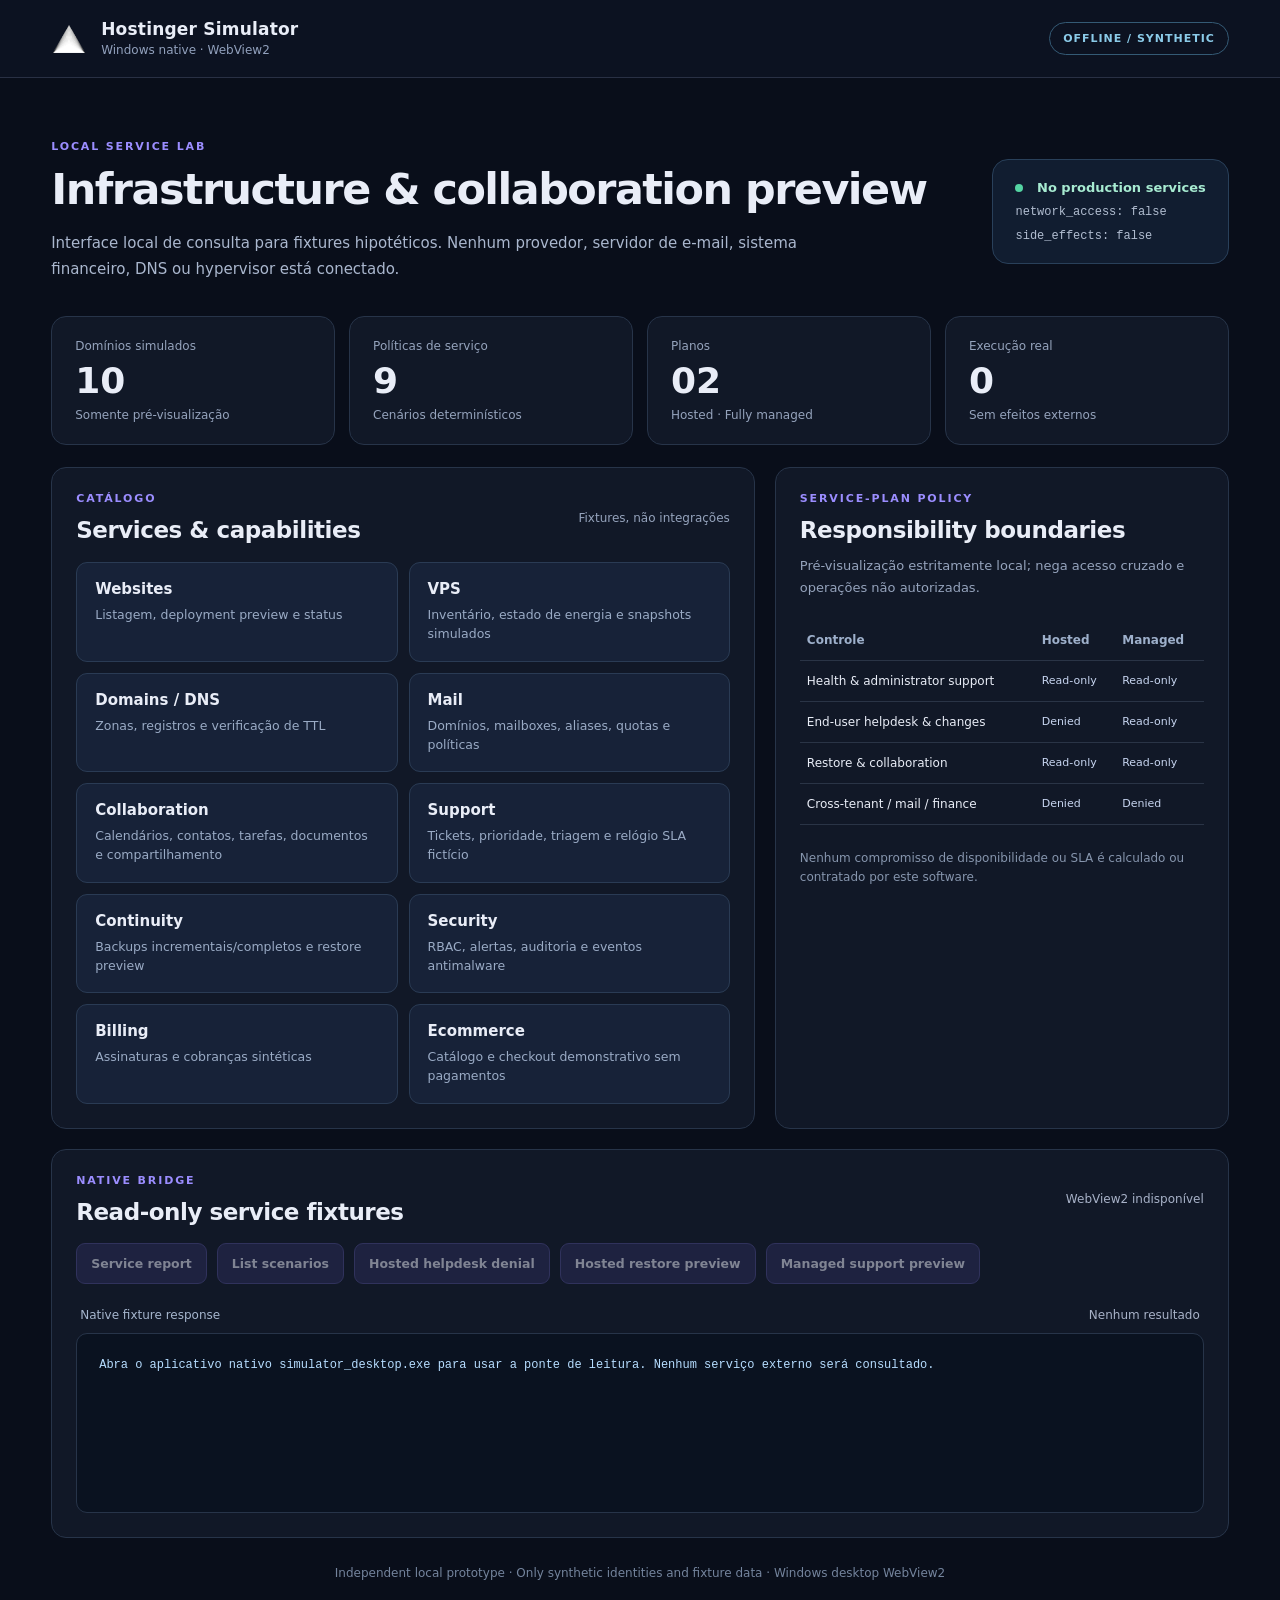
==== ui/index.html @ 6b30bf13 "Initial commit" ====
<!doctype html>
<html lang="pt-BR">
<head>
  <meta charset="utf-8">
  <meta name="viewport" content="width=device-width,initial-scale=1">
  <meta http-equiv="Content-Security-Policy" content="default-src 'none'; script-src 'self'; style-src 'self'; img-src 'self'; connect-src 'none'; object-src 'none'; form-action 'none'; base-uri 'none'; frame-src 'none'">
  <meta name="color-scheme" content="dark">
  <title>Hostinger Simulator — Offline Preview</title>
  <link rel="icon" type="image/x-icon" href="favicon.ico">
  <link rel="stylesheet" href="styles.css">
  <script src="app.js" defer></script>
</head>
<body>
  <header class="topbar">
    <div class="brand"><img src="favicon.ico" alt="" width="36" height="36">
      <div><strong>Hostinger Simulator</strong><small>Windows native · WebView2</small></div>
    </div>
    <span class="mode">OFFLINE / SYNTHETIC</span>
  </header>
  <main>
    <section class="hero">
      <div><p class="eyebrow">LOCAL SERVICE LAB</p>
        <h1>Infrastructure &amp; collaboration preview</h1>
        <p class="lede">Interface local de consulta para fixtures hipotéticos. Nenhum provedor, servidor de e-mail, sistema financeiro, DNS ou hypervisor está conectado.</p>
      </div>
      <aside class="invariants">
        <div><span class="dot"></span> No production services</div>
        <code>network_access: false</code>
        <code>side_effects: false</code>
      </aside>
    </section>
    <section aria-label="Resumo" class="stats">
      <article><span>Domínios simulados</span><strong>10</strong><small>Somente pré-visualização</small></article>
      <article><span>Políticas de serviço</span><strong>9</strong><small>Cenários determinísticos</small></article>
      <article><span>Planos</span><strong>02</strong><small>Hosted · Fully managed</small></article>
      <article><span>Execução real</span><strong>0</strong><small>Sem efeitos externos</small></article>
    </section>
    <div class="content">
      <section class="panel">
        <div class="section-title"><div><p class="eyebrow">CATÁLOGO</p><h2>Services &amp; capabilities</h2></div><span class="muted">Fixtures, não integrações</span></div>
        <div class="service-grid">
          <article><h3>Websites</h3><p>Listagem, deployment preview e status</p></article>
          <article><h3>VPS</h3><p>Inventário, estado de energia e snapshots simulados</p></article>
          <article><h3>Domains / DNS</h3><p>Zonas, registros e verificação de TTL</p></article>
          <article><h3>Mail</h3><p>Domínios, mailboxes, aliases, quotas e políticas</p></article>
          <article><h3>Collaboration</h3><p>Calendários, contatos, tarefas, documentos e compartilhamento</p></article>
          <article><h3>Support</h3><p>Tickets, prioridade, triagem e relógio SLA fictício</p></article>
          <article><h3>Continuity</h3><p>Backups incrementais/completos e restore preview</p></article>
          <article><h3>Security</h3><p>RBAC, alertas, auditoria e eventos antimalware</p></article>
          <article><h3>Billing</h3><p>Assinaturas e cobranças sintéticas</p></article>
          <article><h3>Ecommerce</h3><p>Catálogo e checkout demonstrativo sem pagamentos</p></article>
        </div>
      </section>
      <aside class="panel policies">
        <p class="eyebrow">SERVICE-PLAN POLICY</p><h2>Responsibility boundaries</h2>
        <p class="muted">Pré-visualização estritamente local; nega acesso cruzado e operações não autorizadas.</p>
        <table>
          <thead><tr><th>Controle</th><th>Hosted</th><th>Managed</th></tr></thead>
          <tbody>
            <tr><td>Health &amp; administrator support</td><td>Read-only</td><td>Read-only</td></tr>
            <tr><td>End-user helpdesk &amp; changes</td><td>Denied</td><td>Read-only</td></tr>
            <tr><td>Restore &amp; collaboration</td><td>Read-only</td><td>Read-only</td></tr>
            <tr><td>Cross-tenant / mail / finance</td><td>Denied</td><td>Denied</td></tr>
          </tbody>
        </table>
        <p class="note">Nenhum compromisso de disponibilidade ou SLA é calculado ou contratado por este software.</p>
      </aside>
    </div>
    <section class="panel interactive" aria-label="Consultas de política">
      <div class="section-title"><div><p class="eyebrow">NATIVE BRIDGE</p><h2>Read-only service fixtures</h2></div><span id="bridge-state" role="status">Inicializando…</span></div>
      <div class="actions">
        <button type="button" data-command="service.report">Service report</button>
        <button type="button" data-command="service.list">List scenarios</button>
        <button type="button" data-command="service.simulate.hosted">Hosted helpdesk denial</button>
        <button type="button" data-command="service.evaluate.hosted">Hosted restore preview</button>
        <button type="button" data-command="service.evaluate.managed">Managed support preview</button>
      </div>
      <div class="terminal-head"><span>Native fixture response</span><span id="response-state">Nenhum resultado</span></div>
      <pre id="output" tabindex="0" aria-live="polite">Sem comunicação com serviços externos.</pre>
    </section>
    <footer>Independent local prototype · Only synthetic identities and fixture data · Windows desktop WebView2</footer>
  </main>
</body>
</html>
---- ui/styles.css ----
:root{font-family:"Segoe UI",system-ui,sans-serif;color:#e9edf7;background:#090e1a;font-synthesis:none}
*{box-sizing:border-box}body{margin:0}button{font:inherit}
.topbar{position:sticky;top:0;z-index:2;height:78px;display:flex;align-items:center;justify-content:space-between;padding:0 clamp(22px,4vw,72px);background:#0c1221;border-bottom:1px solid #293044}
.brand{display:flex;align-items:center;gap:14px}.brand img{border-radius:9px}.brand strong{display:block;font-size:17px;letter-spacing:.2px}.brand small{color:#92a1bd;font-size:12px}
.mode{border:1px solid #345a75;border-radius:999px;padding:9px 13px;color:#8bcbe9;font-size:11px;font-weight:750;letter-spacing:.09em}
main{max-width:1720px;margin:auto;padding:32px clamp(22px,4vw,72px) 28px}
.hero{display:flex;justify-content:space-between;align-items:center;gap:36px;padding:30px 0 34px}
.eyebrow{color:#9b8dff;font-size:11px;font-weight:800;letter-spacing:.17em;margin:0 0 12px}h1,h2,h3,p{margin-top:0}h1{max-width:900px;font-size:clamp(32px,3.35vw,55px);line-height:1.12;letter-spacing:-.035em;margin-bottom:18px}h2{font-size:23px;letter-spacing:-.02em;margin-bottom:12px}h3{font-size:15px;margin:0 0 8px}.lede{max-width:760px;font-size:15px;color:#aab7ce;line-height:1.7;margin:0}
.invariants{min-width:236px;display:flex;flex-direction:column;gap:10px;background:#111d30;border:1px solid #29405a;border-radius:16px;padding:20px 22px;font-size:13px;color:#b8c8da}
.invariants div{color:#a7ebd1;font-weight:700}.dot{display:inline-block;width:8px;height:8px;border-radius:50%;background:#54d4a2;margin-right:9px}.invariants code{font-size:12px;color:#b1bdd0}
.stats{display:grid;grid-template-columns:repeat(4,minmax(0,1fr));gap:14px;margin-bottom:22px}
.stats article,.panel{background:#111827;border:1px solid #273449;border-radius:15px}
.stats article{padding:22px 23px;display:flex;flex-direction:column;gap:7px}.stats span,.stats small,.muted{color:#95a3bc}.stats span{font-size:12px}.stats strong{font-size:36px;line-height:1.15}.stats small{font-size:12px}
.content{display:grid;grid-template-columns:minmax(0,1.55fr) minmax(340px,1fr);gap:20px}.panel{padding:24px}.section-title{display:flex;align-items:center;justify-content:space-between;gap:20px;margin-bottom:19px}.section-title h2{margin-bottom:0}.section-title .muted{font-size:12px;white-space:nowrap}
.service-grid{display:grid;grid-template-columns:repeat(2,minmax(0,1fr));gap:11px}.service-grid article{background:#172238;border:1px solid #2a3b54;border-radius:11px;padding:17px 18px}.service-grid article p{color:#9aabc5;font-size:12.5px;line-height:1.5;margin:0}
.policies>.muted{font-size:13px;line-height:1.65}.policies table{width:100%;border-collapse:collapse;font-size:12px;margin-top:22px}th,td{text-align:left;padding:13px 7px;border-bottom:1px solid #2a3446;vertical-align:top}th{color:#9eb0cb;font-weight:650}td:not(:first-child){font-size:11px;white-space:nowrap;color:#c7d5f0}.note{color:#8695ad;font-size:12px;line-height:1.6;margin:24px 0 0}
.interactive{margin-top:20px}.interactive .section-title{margin-bottom:18px}#bridge-state,#response-state{font-size:12px;color:#a8b2c8}
.actions{display:flex;flex-wrap:wrap;gap:10px;margin-bottom:24px}.actions button{cursor:pointer;border:1px solid #4f4c91;background:#2b2c59;color:#eef0ff;border-radius:9px;padding:12px 14px;font-size:12.5px;font-weight:650}.actions button:hover,.actions button:focus-visible{background:#3a3982;outline:2px solid #8b8af5;outline-offset:1px}.actions button:disabled{cursor:not-allowed;opacity:.5}
.terminal-head{display:flex;justify-content:space-between;gap:10px;padding:0 4px 11px;color:#a6b6ce;font-size:12px}
pre{margin:0;background:#0a1220;border:1px solid #273449;color:#b6ddff;padding:22px;border-radius:11px;min-height:180px;max-height:320px;overflow:auto;font:12px/1.65 Consolas,monospace;white-space:pre-wrap;overflow-wrap:anywhere}
footer{font-size:12px;color:#74849d;margin:28px 0 8px;text-align:center}
@media(max-width:1050px){.content{grid-template-columns:1fr}.hero{align-items:flex-start}.stats{grid-template-columns:repeat(2,minmax(0,1fr))}}
@media(max-width:670px){.hero{flex-direction:column}.stats,.service-grid{grid-template-columns:1fr}.topbar{height:75px}.mode{font-size:9px}.section-title{align-items:flex-start;flex-direction:column}}
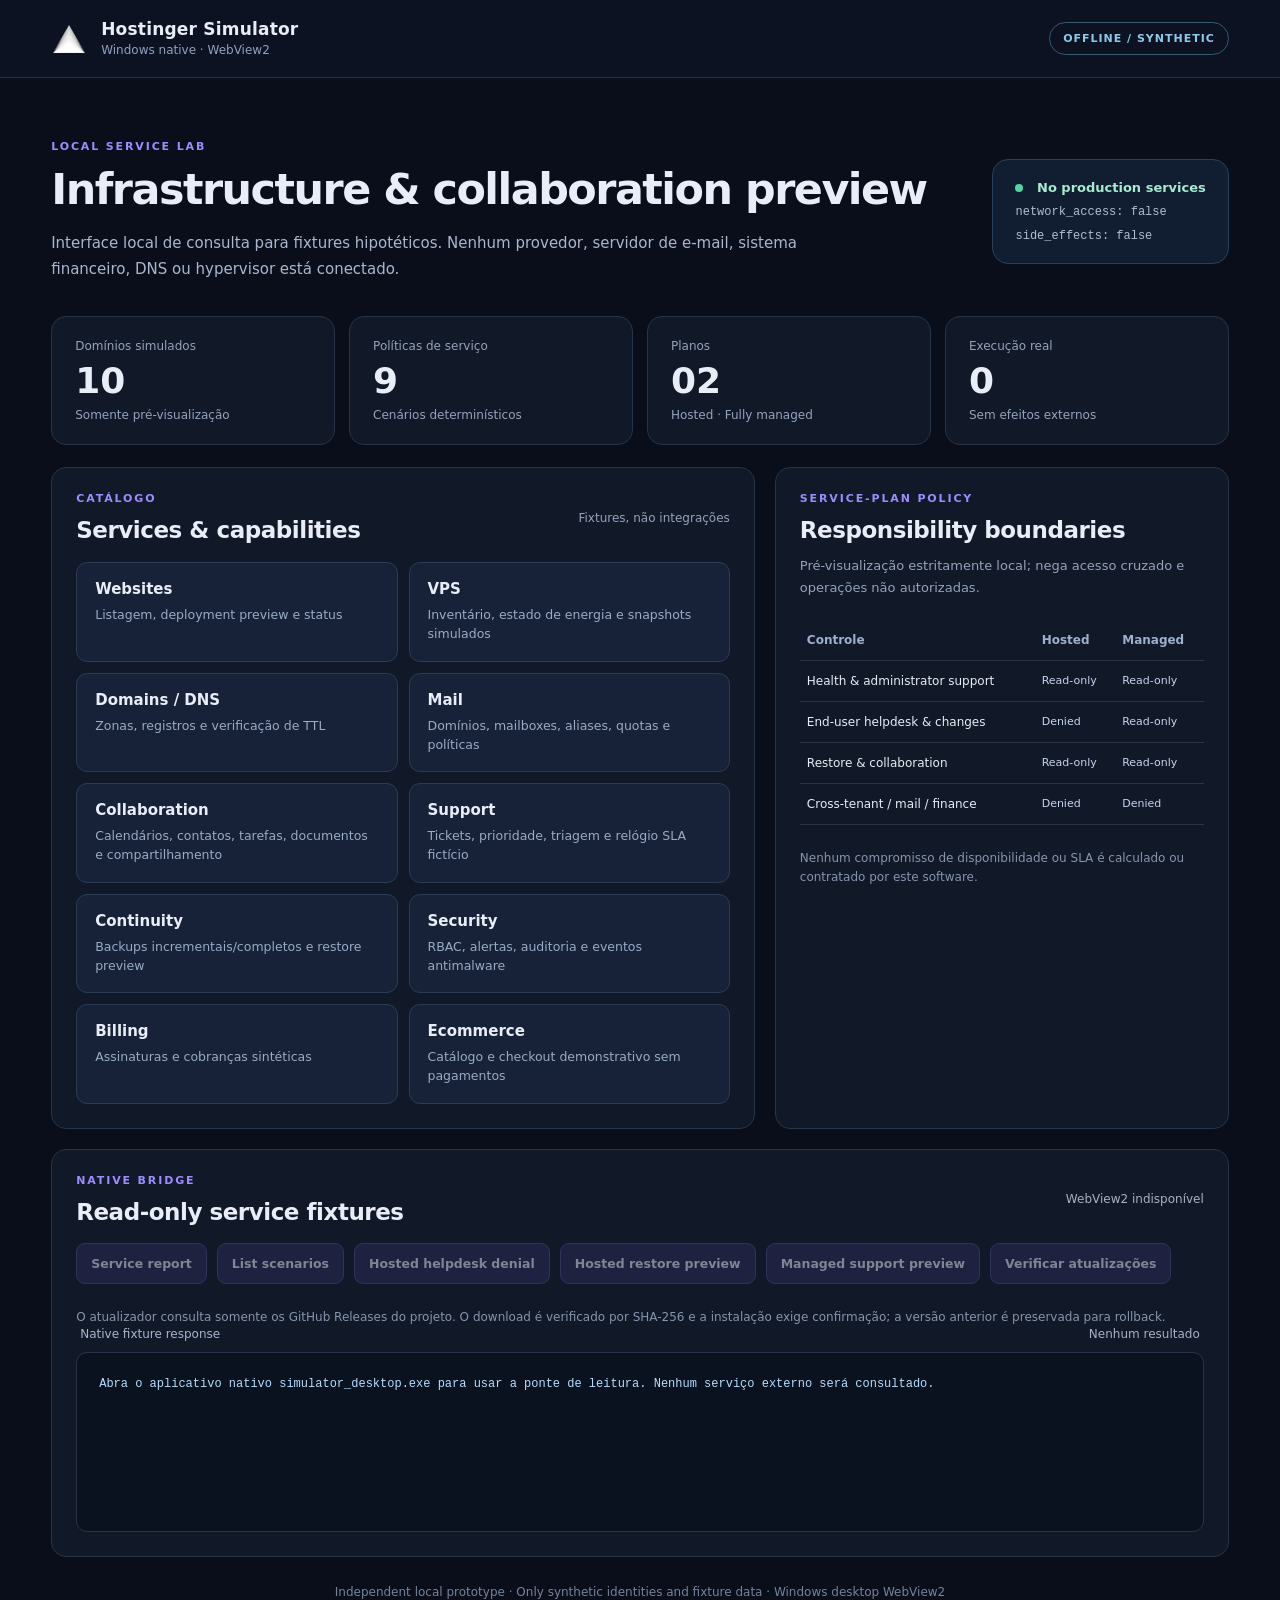
==== commit 2879431c: "Initial commit" ====
--- a/ui/index.html
+++ b/ui/index.html
@@ -74,7 +74,9 @@
         <button type="button" data-command="service.simulate.hosted">Hosted helpdesk denial</button>
         <button type="button" data-command="service.evaluate.hosted">Hosted restore preview</button>
         <button type="button" data-command="service.evaluate.managed">Managed support preview</button>
+        <button type="button" data-command="app.update">Verificar atualizações</button>
       </div>
+      <p class="note">O atualizador consulta somente os GitHub Releases do projeto. O download é verificado por SHA-256 e a instalação exige confirmação; a versão anterior é preservada para rollback.</p>
       <div class="terminal-head"><span>Native fixture response</span><span id="response-state">Nenhum resultado</span></div>
       <pre id="output" tabindex="0" aria-live="polite">Sem comunicação com serviços externos.</pre>
     </section>
